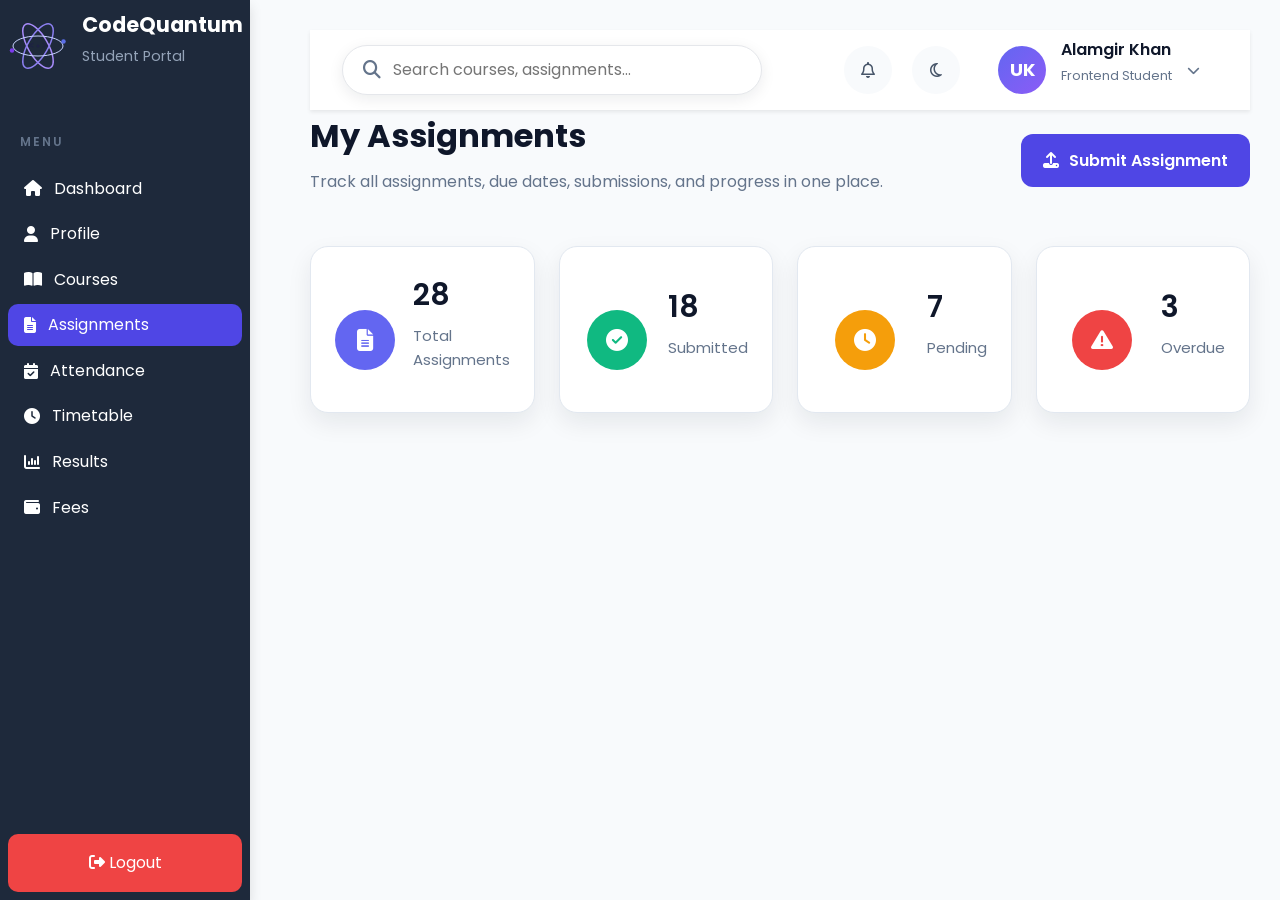
==== pages/assignments.html @ d8a354a5 "feat: add assignment statistics section" ====
<!DOCTYPE html>
<html lang="en">

<head>
    <meta charset="UTF-8">
    <meta name="viewport" content="width=device-width, initial-scale=1.0">
    <title>Assignments | CodeQuantum Student Portal</title>

    <!-- Font Awesome -->
    <link rel="stylesheet" href="https://cdnjs.cloudflare.com/ajax/libs/font-awesome/6.6.0/css/all.min.css">

    <!-- Main CSS -->
    <link rel="stylesheet" href="../css/main.css">
</head>

<body>

    <div class="app">

        <!-- Sidebar -->
        <aside class="sidebar">

            <!-- Logo -->
            <div class="logo">

                <div class="atom-logo">

                    <svg viewBox="0 0 240 200" xmlns="http://www.w3.org/2000/svg">
 
                        <!-- Orbit Rings -->
                        <ellipse cx="120" cy="100" rx="100" ry="40"
                            fill="none"
                            stroke="#a78bfa"
                            stroke-width="6"
                            transform="rotate(60 120 100)" />
 
                        <ellipse cx="120" cy="100" rx="100" ry="40"
                            fill="none"
                            stroke="#8b7ff0"
                            stroke-width="6"
                            transform="rotate(-60 120 100)" />
 
                        <ellipse cx="120" cy="100" rx="100" ry="40"
                            fill="none"
                            stroke="#c7d2fe"
                            stroke-width="4" />
 
                        <!-- Electrons -->
                        <circle cx="16" cy="118" r="9" fill="#7c3aed" />
                        <circle cx="222" cy="82" r="9" fill="#5b6ee8" />
 
                        <!-- Center -->
                        <g transform="translate(120,100)">
                            <text
                                x="-38"
                                y="8"
                                font-family="Menlo, Consolas, monospace"
                                font-size="34"
                                font-weight="600"
                                fill="#1e2144">&lt;</text>
 
                            <circle cx="0" cy="0" r="6" fill="#1e2144" />
 
                            <text
                                x="18"
                                y="8"
                                font-family="Menlo, Consolas, monospace"
                                font-size="34"
                                font-weight="600"
                                fill="#1e2144">&gt;</text>
                        </g>
 
                    </svg>

                </div>

                <div class="logo-text">
                    <h1>CodeQuantum</h1>
                    <p>Student Portal</p>
                </div>

            </div>

            <!-- Navigation -->
            <nav class="navigation">

                <h3 class="menu-title">MENU</h3>

                <ul>

                    <li>
                        <a href="../index.html">
                            <i class="fa-solid fa-house"></i>
                            <span>Dashboard</span>
                        </a>
                    </li>

                    <li>
                        <a href="profile.html">
                            <i class="fa-solid fa-user"></i>
                            <span>Profile</span>
                        </a>
                    </li>

                    <li>
                        <a href="courses.html">
                            <i class="fa-solid fa-book-open"></i>
                            <span>Courses</span>
                        </a>
                    </li>

                    <li>
                        <a href="assignments.html" class="active">
                            <i class="fa-solid fa-file-lines"></i>
                            <span>Assignments</span>
                        </a>
                    </li>

                    <li>
                        <a href="attendance.html">
                            <i class="fa-solid fa-calendar-check"></i>
                            <span>Attendance</span>
                        </a>
                    </li>

                    <li>
                        <a href="timetable.html">
                            <i class="fa-solid fa-clock"></i>
                            <span>Timetable</span>
                        </a>
                    </li>

                    <li>
                        <a href="results.html">
                            <i class="fa-solid fa-chart-column"></i>
                            <span>Results</span>
                        </a>
                    </li>

                    <li>
                        <a href="fees.html">
                            <i class="fa-solid fa-wallet"></i>
                            <span>Fees</span>
                        </a>
                    </li>

                </ul>

            </nav>

            <!-- Logout -->
            <div class="logout">

                <button>
 
                    <i class="fa-solid fa-right-from-bracket"></i>
 
                    <span>Logout</span>
 
                </button>

            </div>

        </aside>

        <!--  Main Content -->
        <main class="main-content">

            <!-- Header -->
            <header class="header">

                <!-- Header Left -->
                <div class="header-left">

                    <!-- Menu Button -->
                    <button class="menu-toggle" aria-label="Open Sidebar">
                        <i class="fa-solid fa-bars"></i>
                    </button>

                    <!-- Search -->
                    <div class="search-box">

                        <i class="fa-solid fa-magnifying-glass"></i>

                        <input type="search" placeholder="Search courses, assignments..." aria-label="Search">

                    </div>

                </div>

                <!-- Header Right -->
                <div class="header-right">

                    <!-- Notifications -->
                    <button class="icon-button" aria-label="Notifications">
                        <i class="fa-regular fa-bell"></i>
                    </button>

                    <!-- Dark Mode -->
                    <button class="icon-button" aria-label="Toggle Theme">
                        <i class="fa-regular fa-moon"></i>
                    </button>

                    <!-- Profile -->
                    <div class="profile">

                        <div class="profile-avatar">
                            UK
                        </div>

                        <div class="profile-info">
                            <h4>Alamgir Khan</h4>
                            <p>Frontend Student</p>
                        </div>

                        <i class="fa-solid fa-chevron-down"></i>

                    </div>

                </div>

            </header>

            <!-- Assignments -->
            <section class="assignments-page">

                <!-- ========================================================= -->
                <!-- Page Header -->
                <!-- ========================================================= -->

                <div class="page-header">

                    <div>

                        <h2>My Assignments</h2>

                        <p>
                            Track all assignments, due dates, submissions, and progress in one place.
                        </p>

                    </div>

                    <button class="primary-btn">
 
                        <i class="fa-solid fa-upload"></i>
 
                        Submit Assignment
 
                    </button>

                </div>

                <!-- ========================================================= -->
                <!-- Assignment Statistics -->
                <!-- ========================================================= -->

                <div class="assignment-stats">

                    <div class="assignment-stat-card">

                        <div class="stat-icon total">

                            <i class="fa-solid fa-file-lines"></i>

                        </div>

                        <div class="stat-content">

                            <h2>28</h2>

                            <p>Total Assignments</p>

                        </div>

                    </div>

                    <div class="assignment-stat-card">

                        <div class="stat-icon submitted">

                            <i class="fa-solid fa-circle-check"></i>

                        </div>

                        <div class="stat-content">

                            <h2>18</h2>

                            <p>Submitted</p>

                        </div>

                    </div>

                    <div class="assignment-stat-card">

                        <div class="stat-icon pending">

                            <i class="fa-solid fa-clock"></i>

                        </div>

                        <div class="stat-content">

                            <h2>7</h2>

                            <p>Pending</p>

                        </div>

                    </div>

                    <div class="assignment-stat-card">

                        <div class="stat-icon overdue">

                            <i class="fa-solid fa-triangle-exclamation"></i>

                        </div>

                        <div class="stat-content">

                            <h2>3</h2>

                            <p>Overdue</p>

                        </div>

                    </div>

                </div>

            </section>

        </main>

    </div>

</body>

</html>
---- css/main.css ----
@import url("./base/global.css");
@import url("./base/typography.css");
@import url("./base/variables.css");
@import url("./base/reset.css");

/* layout */

@import url("./layout/layout.css");
@import url("./layout/sidebar.css");
@import url("./layout/header.css");

/* pages */

@import url("./pages/dashboard.css");
@import url("./pages/profile.css");
@import url("./pages/courses.css");
@import url("./pages/assignments.css");

/* responsive */

@import url("./responsive/mobile.css");
@import url("./responsive/tablet.css");
@import url("./responsive/smalldevice.css");
@import url("./responsive/desktop.css");
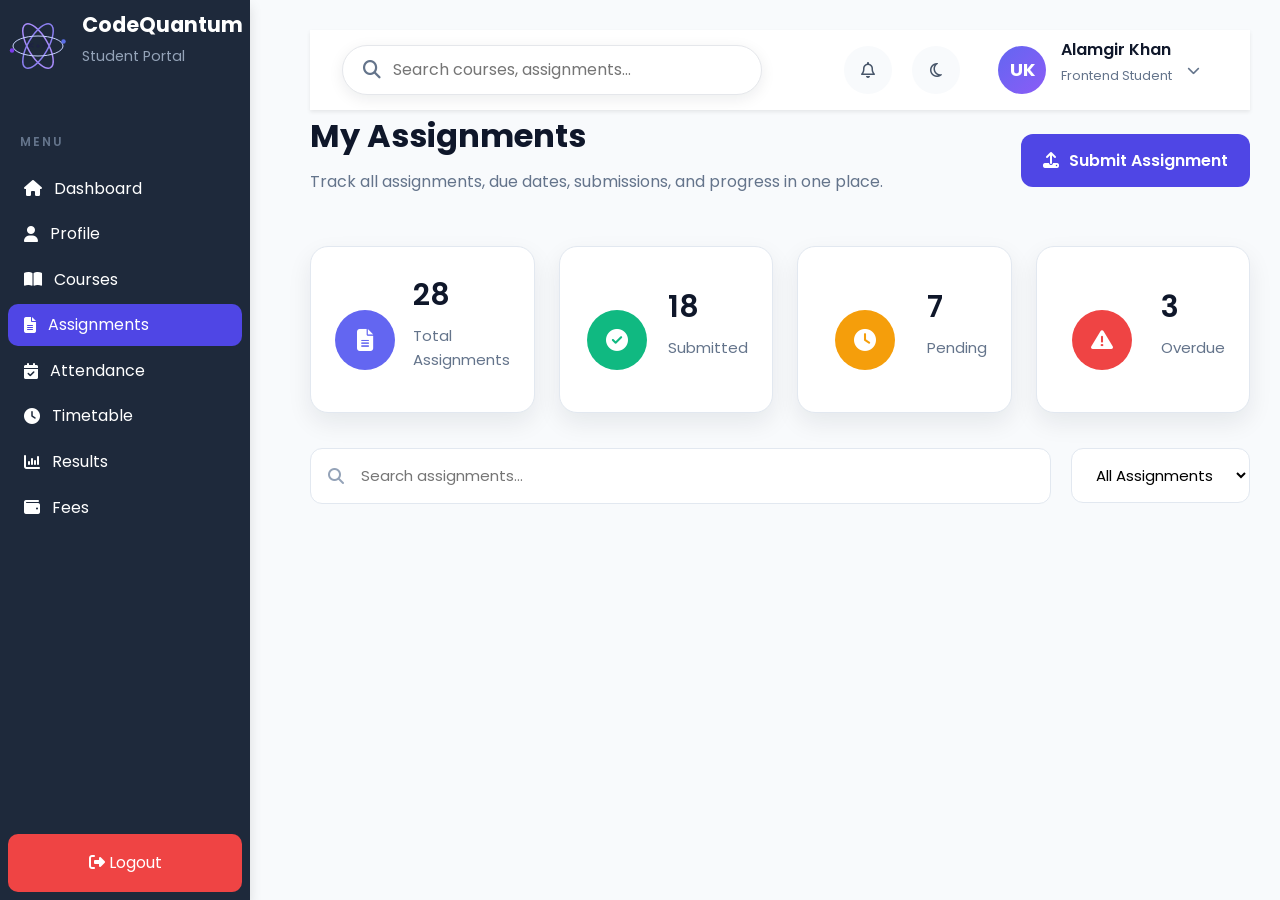
==== commit 1e62c015: "feat: add assignment search and filter toolbar" ====
--- a/pages/assignments.html
+++ b/pages/assignments.html
@@ -330,6 +330,29 @@
 
                 </div>
 
+                <!-- ========================================================= -->
+                <!-- Search & Filter -->
+                <!-- ========================================================= -->
+                <div class="assignment-toolbar">
+
+                    <!-- Search -->
+                    <div class="assignment-search">
+                        <i class="fa-solid fa-magnifying-glass"></i>
+                        <input type="text" placeholder="Search assignments...">
+                    </div>
+
+                    <!-- Filter -->
+                    <div class="assignment-filter">
+                        <select>
+                            <option>All Assignments</option>
+                            <option>Pending</option>
+                            <option>Submitted</option>
+                            <option>Overdue</option>
+                        </select>
+                    </div>
+
+                </div>
+
             </section>
 
         </main>
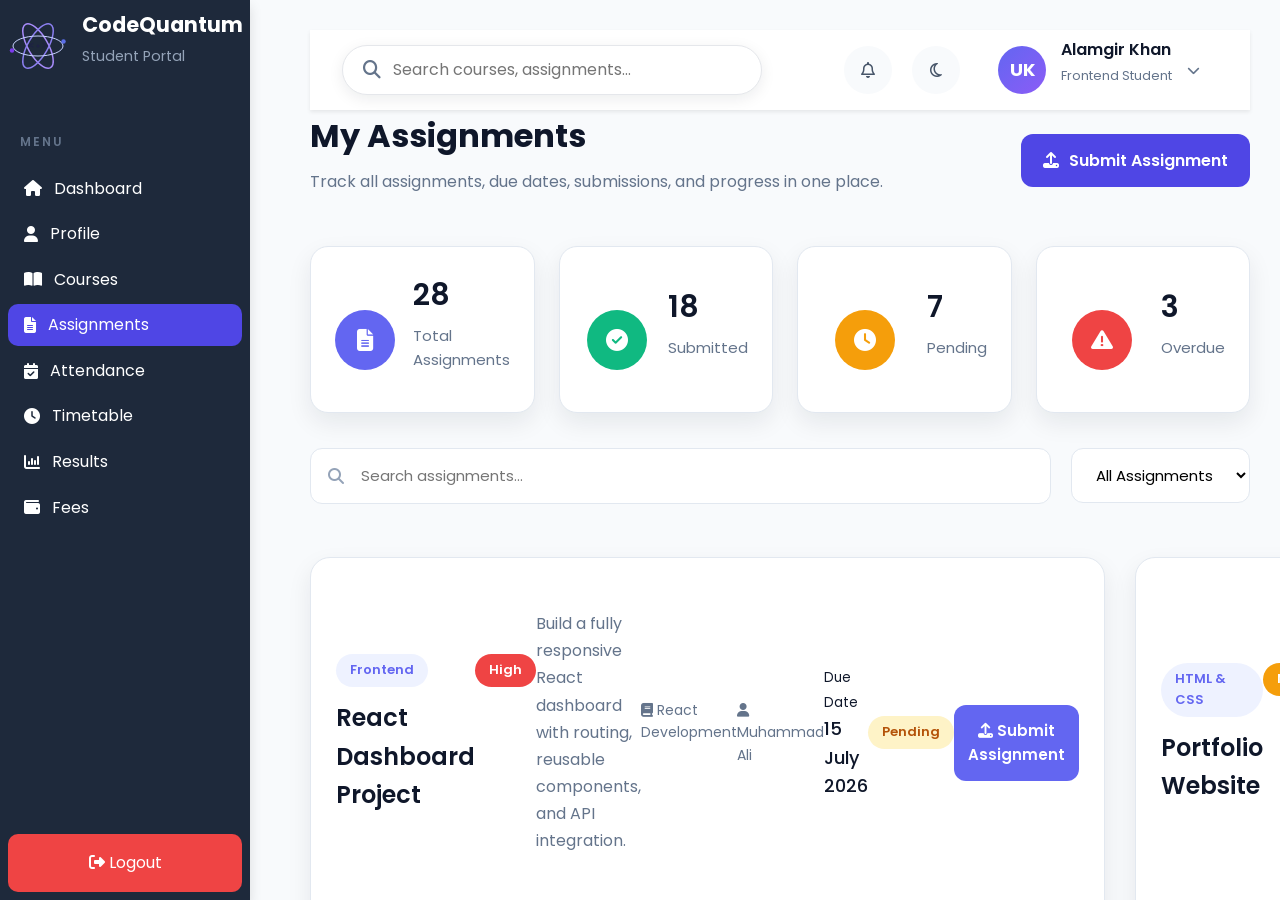
==== commit 3339f96e: "feat: add assignment cards section" ====
--- a/pages/assignments.html
+++ b/pages/assignments.html
@@ -353,6 +353,95 @@
 
                 </div>
 
+                <!-- ========================================================= -->
+                <!-- Assignment Cards -->
+                <!-- ========================================================= -->
+                <div class="assignments-grid">
+
+                    <!-- Assignment 1 -->
+                    <div class="assignment-card">
+                        <div class="assignment-header">
+                            <div>
+                                <span class="assignment-category">
+                                    Frontend
+                                </span>
+                                <h3>React Dashboard Project</h3>
+                            </div>
+                            <span class="priority high">
+                                High
+                            </span>
+                        </div>
+                        <p class="assignment-description">
+                            Build a fully responsive React dashboard with routing, reusable components, and API integration.
+                        </p>
+                        <div class="assignment-meta">
+                            <span>
+                                <i class="fa-solid fa-book"></i>
+                                React Development
+                            </span>
+                            <span>
+                                <i class="fa-solid fa-user"></i>
+                                Muhammad Ali
+                            </span>
+                        </div>
+                        <div class="assignment-footer">
+                            <div>
+                                <small>Due Date</small>
+                                <h4>15 July 2026</h4>
+                            </div>
+                            <span class="status pending">
+                                Pending
+                            </span>
+                        </div>
+                        <button class="submit-btn">
+                            <i class="fa-solid fa-upload"></i>
+                            Submit Assignment
+                        </button>
+                    </div>
+
+                    <!-- Assignment 2 -->
+                    <div class="assignment-card">
+                        <div class="assignment-header">
+                            <div>
+                                <span class="assignment-category">
+                                    HTML & CSS
+                                </span>
+                                <h3>Portfolio Website</h3>
+                            </div>
+                            <span class="priority medium">
+                                Medium
+                            </span>
+                        </div>
+                        <p class="assignment-description">
+                            Design and develop a personal portfolio website using HTML5 and CSS3.
+                        </p>
+                        <div class="assignment-meta">
+                            <span>
+                                <i class="fa-solid fa-book"></i>
+                                Web Design
+                            </span>
+                            <span>
+                                <i class="fa-solid fa-user"></i>
+                                Ahmed Hassan
+                            </span>
+                        </div>
+                        <div class="assignment-footer">
+                            <div>
+                                <small>Due Date</small>
+                                <h4>20 July 2026</h4>
+                            </div>
+                            <span class="status submitted">
+                                Submitted
+                            </span>
+                        </div>
+                        <button class="submit-btn completed">
+                            <i class="fa-solid fa-circle-check"></i>
+                            Submitted
+                        </button>
+                    </div>
+
+                </div>
+
             </section>
 
         </main>
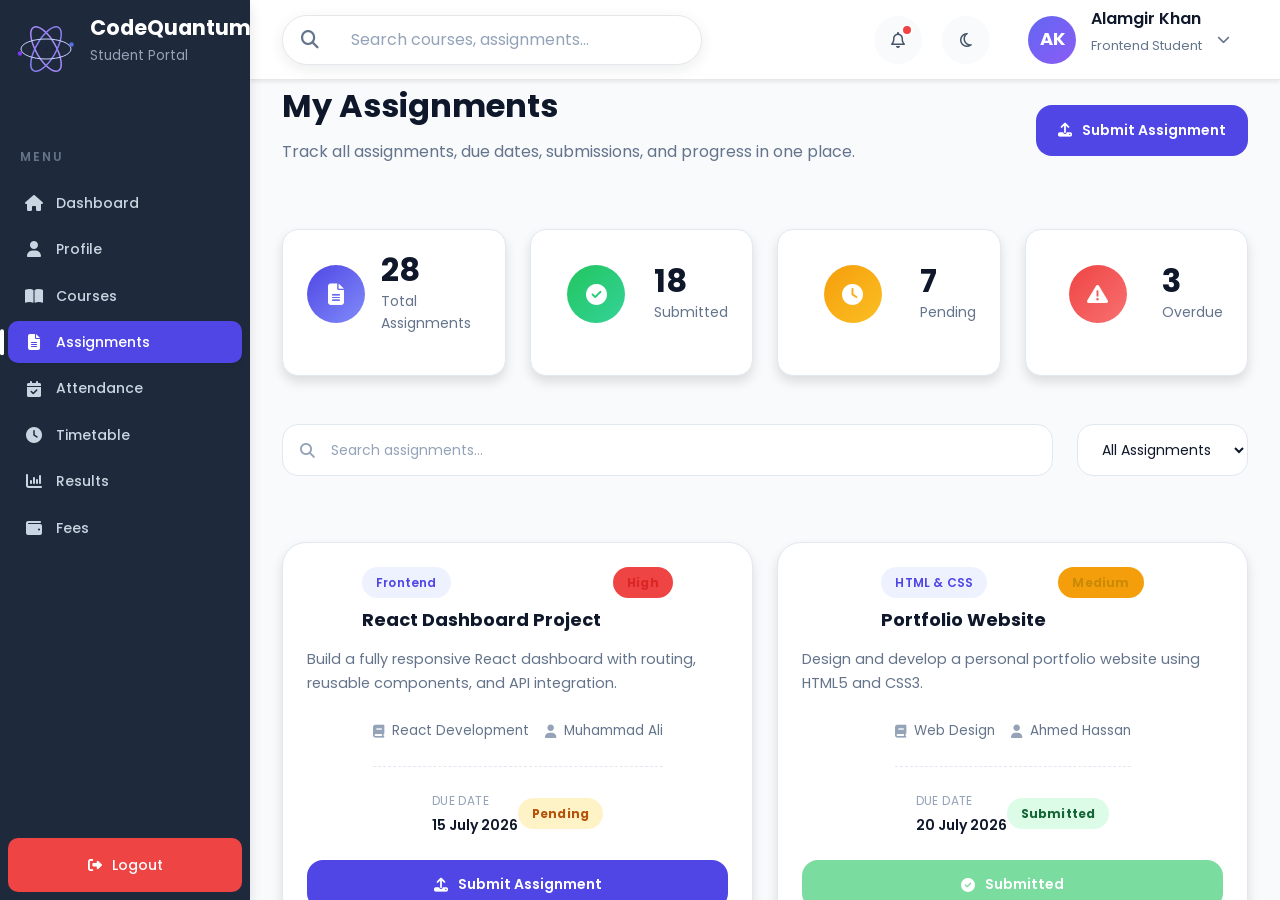
==== commit 312bed9b: "Update File" ====
--- a/pages/assignments.html
+++ b/pages/assignments.html
@@ -4,6 +4,7 @@
 <head>
     <meta charset="UTF-8">
     <meta name="viewport" content="width=device-width, initial-scale=1.0">
+    <meta name="description" content="CodeQuantum Student Portal — track all assignments, due dates, submissions, and progress in one place.">
     <title>Assignments | CodeQuantum Student Portal</title>
 
     <!-- Font Awesome -->
@@ -110,7 +111,7 @@
                     </li>
 
                     <li>
-                        <a href="assignments.html" class="active">
+                        <a href="assignments.html" class="active" aria-current="page">
                             <i class="fa-solid fa-file-lines"></i>
                             <span>Assignments</span>
                         </a>
@@ -124,7 +125,7 @@
                     </li>
 
                     <li>
-                        <a href="timetable.html">
+                        <a href="timetables.html">
                             <i class="fa-solid fa-clock"></i>
                             <span>Timetable</span>
                         </a>
@@ -151,7 +152,7 @@
             <!-- Logout -->
             <div class="logout">
 
-                <button>
+                <button type="button">
  
                     <i class="fa-solid fa-right-from-bracket"></i>
  
@@ -173,7 +174,7 @@
                 <div class="header-left">
 
                     <!-- Menu Button -->
-                    <button class="menu-toggle" aria-label="Open Sidebar">
+                    <button class="menu-toggle" id="menuToggle" type="button" aria-label="Open Sidebar" aria-expanded="true">
                         <i class="fa-solid fa-bars"></i>
                     </button>
 
@@ -192,20 +193,20 @@
                 <div class="header-right">
 
                     <!-- Notifications -->
-                    <button class="icon-button" aria-label="Notifications">
+                    <button class="icon-button has-badge" type="button" aria-label="Notifications">
                         <i class="fa-regular fa-bell"></i>
                     </button>
 
                     <!-- Dark Mode -->
-                    <button class="icon-button" aria-label="Toggle Theme">
+                    <button class="icon-button" id="themeToggle" type="button" aria-label="Toggle Theme">
                         <i class="fa-regular fa-moon"></i>
                     </button>
 
                     <!-- Profile -->
-                    <div class="profile">
+                    <div class="profile" tabindex="0">
 
                         <div class="profile-avatar">
-                            UK
+                            AK
                         </div>
 
                         <div class="profile-info">
@@ -240,7 +241,7 @@
 
                     </div>
 
-                    <button class="primary-btn">
+                    <button class="primary-btn" type="button">
  
                         <i class="fa-solid fa-upload"></i>
  
@@ -338,12 +339,12 @@
                     <!-- Search -->
                     <div class="assignment-search">
                         <i class="fa-solid fa-magnifying-glass"></i>
-                        <input type="text" placeholder="Search assignments...">
+                        <input type="text" placeholder="Search assignments..." aria-label="Search assignments">
                     </div>
 
                     <!-- Filter -->
                     <div class="assignment-filter">
-                        <select>
+                        <select aria-label="Filter assignments by status">
                             <option>All Assignments</option>
                             <option>Pending</option>
                             <option>Submitted</option>
@@ -393,7 +394,7 @@
                                 Pending
                             </span>
                         </div>
-                        <button class="submit-btn">
+                        <button class="submit-btn" type="button">
                             <i class="fa-solid fa-upload"></i>
                             Submit Assignment
                         </button>
@@ -434,7 +435,7 @@
                                 Submitted
                             </span>
                         </div>
-                        <button class="submit-btn completed">
+                        <button class="submit-btn completed" type="button" disabled>
                             <i class="fa-solid fa-circle-check"></i>
                             Submitted
                         </button>
@@ -442,12 +443,128 @@
 
                 </div>
 
+                <!-- ========================================================= -->
+                <!-- Assignment Progress -->
+                <!-- ========================================================= -->
+                <div class="progress-section">
+
+                    <div class="progress-card">
+                        <h3>Overall Progress</h3>
+                        <div class="progress-bar">
+                            <div class="progress-fill" style="width:72%;"></div>
+                        </div>
+                        <div class="progress-footer">
+                            <span>72% Completed</span>
+                            <span>18 / 25 Submitted</span>
+                        </div>
+                    </div>
+
+                    <div class="progress-card">
+                        <h3>Upcoming Deadline</h3>
+                        <div class="deadline-box">
+                            <i class="fa-solid fa-calendar-days"></i>
+                            <div>
+                                <h4>React Dashboard Project</h4>
+                                <p>Due in 3 Days</p>
+                            </div>
+                        </div>
+                    </div>
+
+                    <div class="progress-card">
+                        <h3>Performance</h3>
+                        <div class="performance-score">
+                            <h1>92%</h1>
+                            <p>Average Assignment Score</p>
+                        </div>
+                    </div>
+
+                </div>
+
+                <!-- ========================================================= -->
+                <!-- Recent Activity -->
+                <!-- ========================================================= -->
+                <section class="activity-section">
+
+                    <div class="section-title">
+                        <h2>Recent Activity</h2>
+                        <a href="#">View All</a>
+                    </div>
+
+                    <div class="activity-list">
+
+                        <!-- Activity 1 -->
+                        <div class="activity-item">
+                            <div class="activity-icon success">
+                                <i class="fa-solid fa-check"></i>
+                            </div>
+                            <div class="activity-content">
+                                <h4>React Dashboard Project Submitted</h4>
+                                <p>Your assignment has been submitted successfully.</p>
+                            </div>
+                            <span class="activity-time">
+                                Today
+                            </span>
+                        </div>
+
+                        <!-- Activity 2 -->
+                        <div class="activity-item">
+                            <div class="activity-icon warning">
+                                <i class="fa-solid fa-clock"></i>
+                            </div>
+                            <div class="activity-content">
+                                <h4>JavaScript Quiz Due Tomorrow</h4>
+                                <p>Complete your quiz before the deadline.</p>
+                            </div>
+                            <span class="activity-time">
+                                1 Day Left
+                            </span>
+                        </div>
+
+                        <!-- Activity 3 -->
+                        <div class="activity-item">
+                            <div class="activity-icon info">
+                                <i class="fa-solid fa-comment"></i>
+                            </div>
+                            <div class="activity-content">
+                                <h4>Teacher Feedback Received</h4>
+                                <p>Your Portfolio Website received new feedback.</p>
+                            </div>
+                            <span class="activity-time">
+                                Yesterday
+                            </span>
+                        </div>
+
+                    </div>
+
+                </section>
+
             </section>
 
         </main>
 
     </div>
 
+    <!-- Config -->
+    <script src="../js/config/config.js"></script>
+
+    <!-- Utils -->
+    <script src="../js/utils/constants.js"></script>
+    <script src="../js/utils/storage.js"></script>
+    <script src="../js/utils/helpers.js"></script>
+    <script src="../js/utils/validators.js"></script>
+    <script src="../js/utils/formatter.js"></script>
+
+    <!-- Components -->
+    <script src="../js/components/navbar.js"></script>
+    <script src="../js/components/sidebar.js"></script>
+    <script src="../js/components/modal.js"></script>
+
+    <!-- Pages -->
+    <script src="../js/pages/assignments.js"></script>
+
+    <!-- App -->
+    <script src="../js/app.js"></script>
+
 </body>
 
 </html>
--- a/css/main.css
+++ b/css/main.css
@@ -2,6 +2,15 @@
 @import url("./base/typography.css");
 @import url("./base/variables.css");
 @import url("./base/reset.css");
+
+/* components */
+
+@import url("./components/badges.css");
+@import url("./components/buttons.css");
+@import url("./components/cards.css");
+@import url("./components/forms.css");
+@import url("./components/modal.css");
+@import url("./components/tables.css");
 
 /* layout */
 
@@ -15,6 +24,9 @@
 @import url("./pages/profile.css");
 @import url("./pages/courses.css");
 @import url("./pages/assignments.css");
+@import url("./pages/attendance.css");
+@import url("./pages/timetable.css");
+@import url("./pages/results.css");
 
 /* responsive */
 
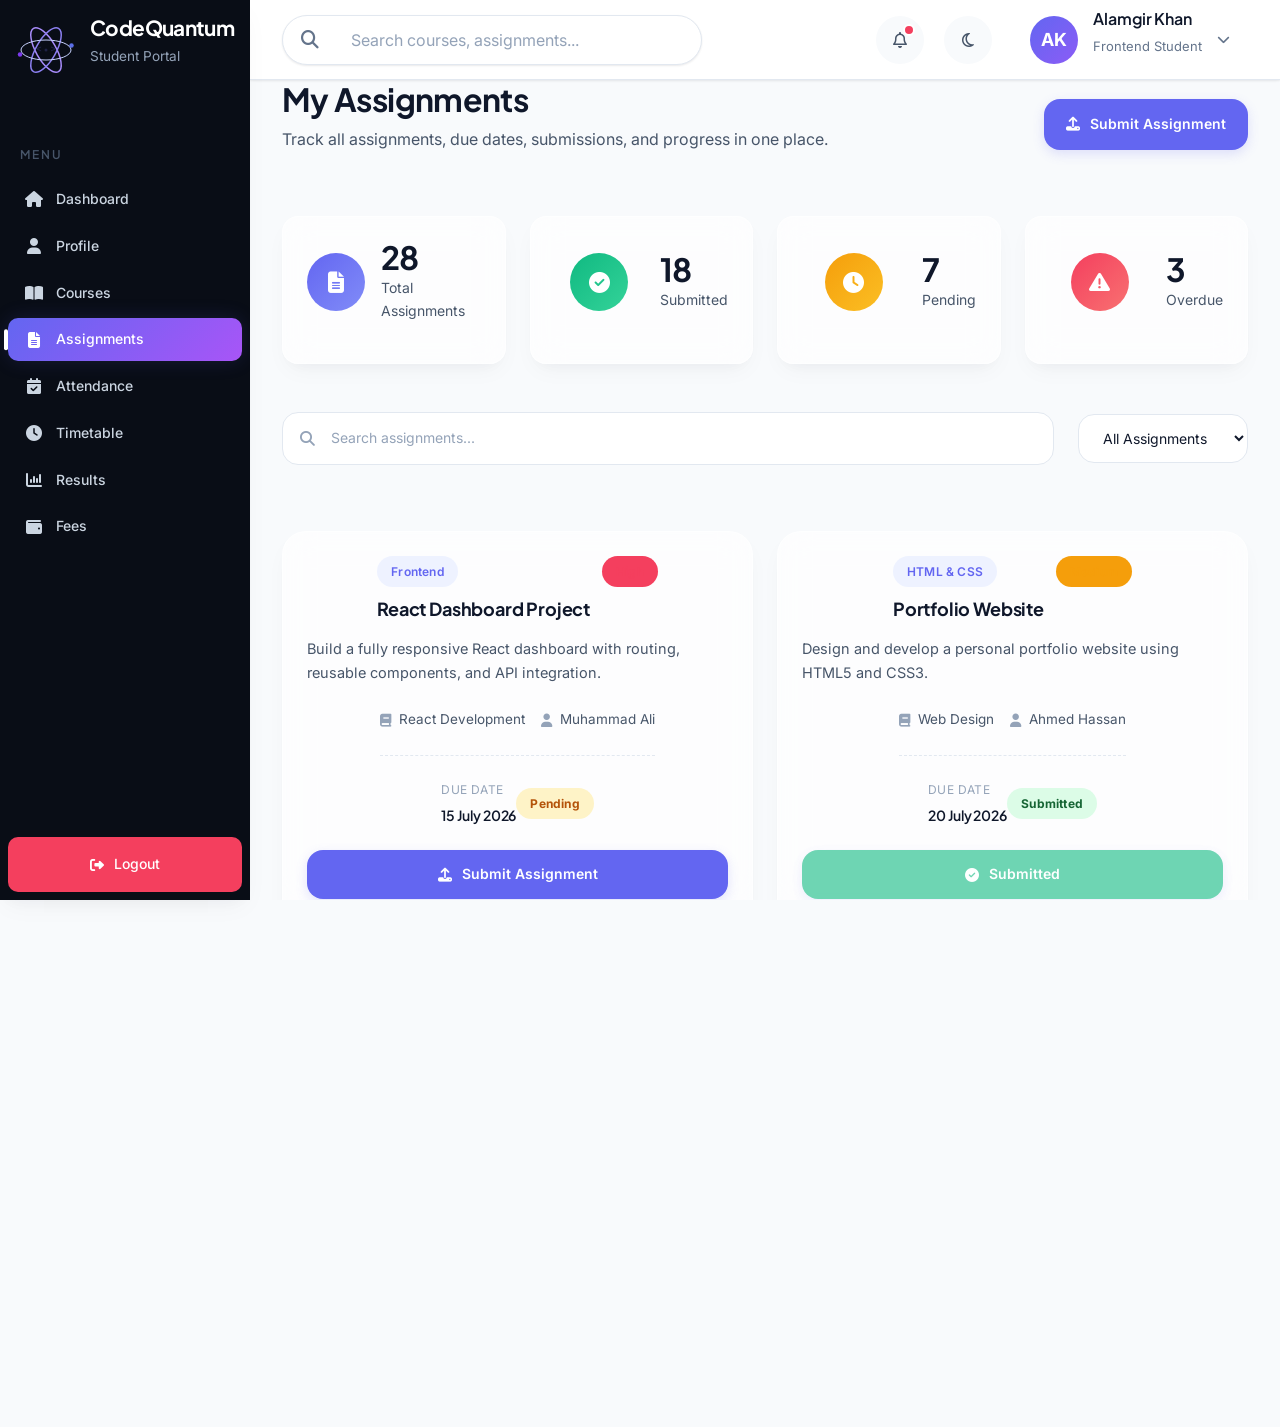
==== commit eb8c2914: "feat: add missing quick-actions CSS and extend dark mode to all pages Add base styles for the dashbo" ====
--- a/pages/assignments.html
+++ b/pages/assignments.html
@@ -6,6 +6,22 @@
     <meta name="viewport" content="width=device-width, initial-scale=1.0">
     <meta name="description" content="CodeQuantum Student Portal — track all assignments, due dates, submissions, and progress in one place.">
     <title>Assignments | CodeQuantum Student Portal</title>
+
+    <!-- Apply saved theme before paint to avoid a flash of the wrong theme -->
+    <script>
+        (function () {
+            try {
+                var t = localStorage.getItem('cq_theme');
+                if (t) document.documentElement.setAttribute('data-theme', JSON.parse(t));
+            } catch (e) {}
+        })();
+    </script>
+
+    <!-- Fonts -->
+    <link rel="preconnect" href="https://fonts.googleapis.com">
+    <link rel="preconnect" href="https://fonts.gstatic.com" crossorigin>
+    <link rel="stylesheet"
+        href="https://fonts.googleapis.com/css2?family=Inter:wght@300;400;500;600;700;800&family=Plus+Jakarta+Sans:wght@500;600;700;800&display=swap">
 
     <!-- Font Awesome -->
     <link rel="stylesheet" href="https://cdnjs.cloudflare.com/ajax/libs/font-awesome/6.6.0/css/all.min.css">
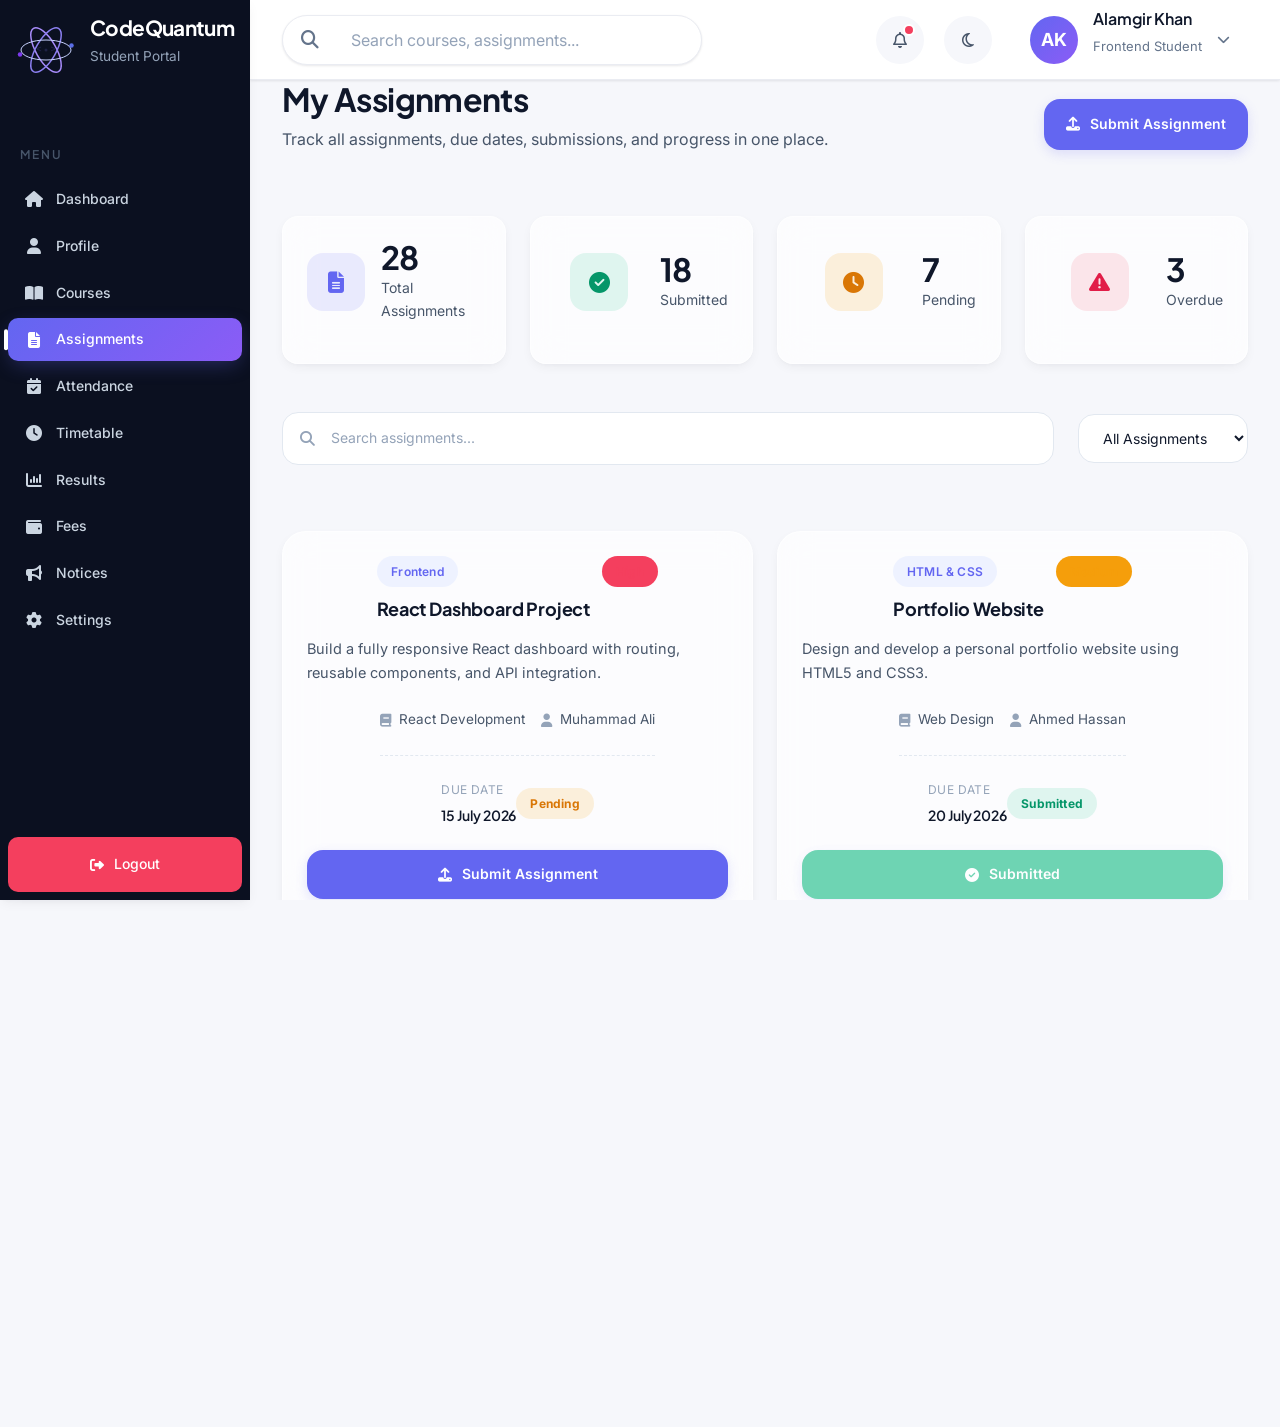
==== commit 3c72eb1e: "feat: polish dashboard cards, working buttons, mobile sidebar, and toasts - Fix dashboard Learning P" ====
--- a/pages/assignments.html
+++ b/pages/assignments.html
@@ -161,6 +161,20 @@
                         </a>
                     </li>
 
+                    <li>
+                        <a href="notices.html">
+                            <i class="fa-solid fa-bullhorn"></i>
+                            <span>Notices</span>
+                        </a>
+                    </li>
+
+                    <li>
+                        <a href="settings.html">
+                            <i class="fa-solid fa-gear"></i>
+                            <span>Settings</span>
+                        </a>
+                    </li>
+
                 </ul>
 
             </nav>
@@ -571,6 +585,7 @@
     <script src="../js/utils/formatter.js"></script>
 
     <!-- Components -->
+    <script src="../js/components/toast.js"></script>
     <script src="../js/components/navbar.js"></script>
     <script src="../js/components/sidebar.js"></script>
     <script src="../js/components/modal.js"></script>
--- a/css/main.css
+++ b/css/main.css
@@ -11,6 +11,7 @@
 @import url("./components/forms.css");
 @import url("./components/modal.css");
 @import url("./components/tables.css");
+@import url("./components/toast.css");
 
 /* layout */
 
@@ -27,6 +28,9 @@
 @import url("./pages/attendance.css");
 @import url("./pages/timetable.css");
 @import url("./pages/results.css");
+@import url("./pages/fees.css");
+@import url("./pages/notices.css");
+@import url("./pages/settings.css");
 
 /* responsive */
 
